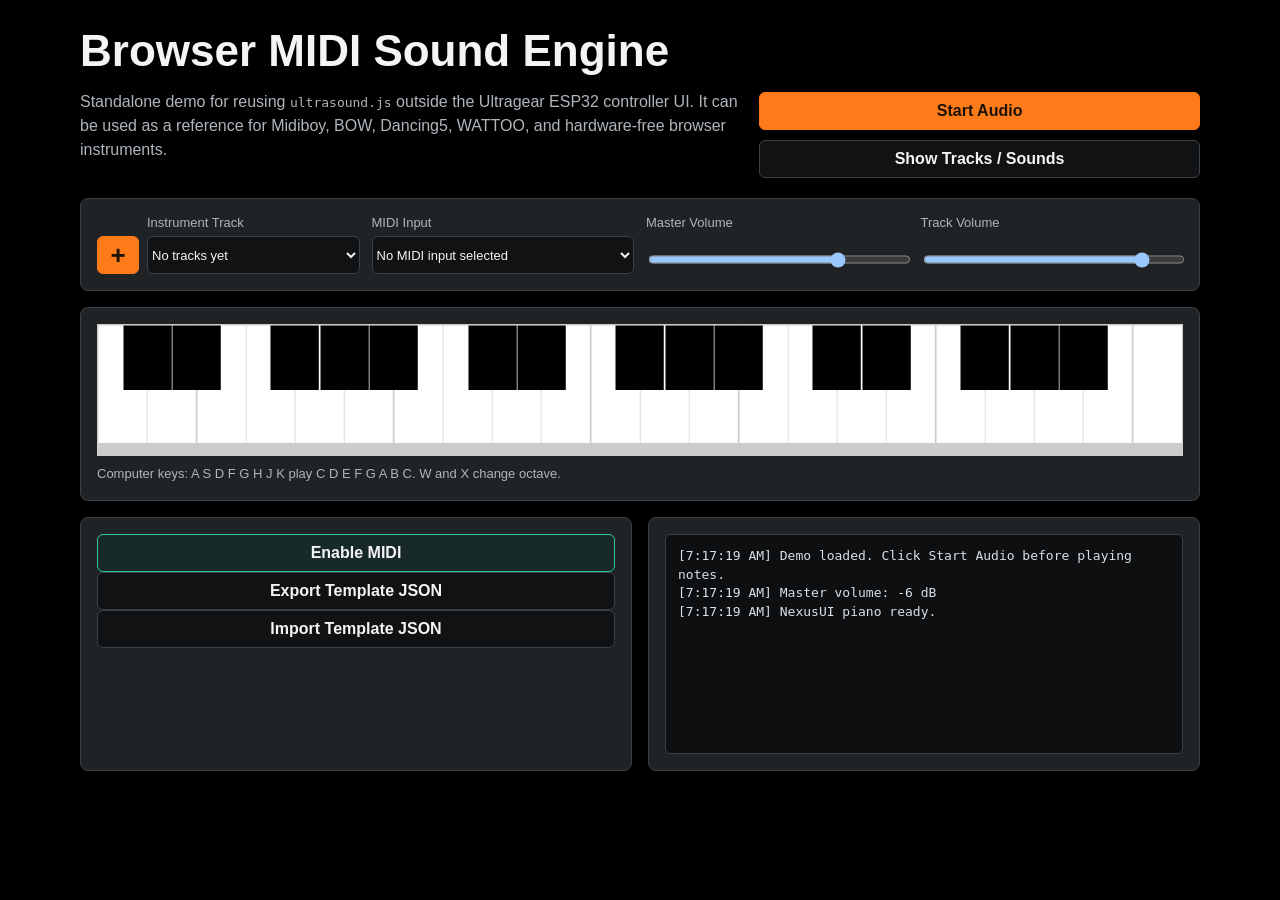
==== sound-demo.html @ 4d6e0f99 "Initial midi2sound public demo" ====
<!doctype html>
<html lang="en">
<head>
  <meta charset="utf-8">
  <meta name="viewport" content="width=device-width, initial-scale=1">
  <meta http-equiv="Permissions-Policy" content="midi=*">
  <title>Browser MIDI Sound Engine Demo</title>
  <link rel="stylesheet" href="ultra.css">
  <style>
    :root {
      color-scheme: dark;
      --bg: #151617;
      --panel: #202326;
      --line: #3b4147;
      --text: #f3f4f5;
      --muted: #aeb5bc;
      --accent: #ff7a18;
      --accent-2: #34c6a4;
    }

    * {
      box-sizing: border-box;
    }

    body {
      margin: 0;
      min-height: 100vh;
      font-family: Arial, Helvetica, sans-serif;
      background: var(--bg);
      color: var(--text);
    }

    html.demo-modal-open,
    body.demo-modal-open {
      height: 100%;
      overflow: hidden;
    }

    main {
      width: min(1120px, calc(100% - 32px));
      margin: 0 auto;
      padding: 28px 0 36px;
    }

    h1 {
      margin: 0 0 8px;
      font-size: clamp(28px, 4vw, 44px);
      line-height: 1.05;
      letter-spacing: 0;
    }

    p {
      color: var(--muted);
      line-height: 1.5;
    }

    .top {
      display: grid;
      grid-template-columns: 1.2fr 0.8fr;
      gap: 18px;
      align-items: end;
      margin-bottom: 20px;
    }

    .panel {
      border: 1px solid var(--line);
      background: var(--panel);
      border-radius: 8px;
      padding: 16px;
    }

    .controls {
      display: grid;
      grid-template-columns: repeat(4, minmax(140px, 1fr));
      gap: 12px;
      margin-bottom: 16px;
    }

    label {
      display: grid;
      gap: 6px;
      color: var(--muted);
      font-size: 13px;
    }

    button,
    select,
    input[type="range"] {
      width: 100%;
    }

    button,
    select {
      min-height: 38px;
      border: 1px solid var(--line);
      border-radius: 6px;
      background: #101214;
      color: var(--text);
      font: inherit;
    }

    button {
      cursor: pointer;
      font-weight: 700;
    }

    button.primary {
      background: var(--accent);
      border-color: var(--accent);
      color: #1b1208;
    }

    button.secondary {
      background: #182a27;
      border-color: var(--accent-2);
      color: var(--text);
    }

    .track-picker {
      display: grid;
      grid-template-columns: 42px 1fr;
      gap: 8px;
      align-items: end;
    }

    .icon-button {
      min-height: 38px;
      font-size: 26px;
      line-height: 1;
      color: #1b1208;
      background: var(--accent);
      border-color: var(--accent);
    }

    #piano {
      width: 100%;
      min-height: 132px;
      overflow: hidden;
    }

    .status-grid {
      display: grid;
      grid-template-columns: 1fr 1fr;
      gap: 16px;
      margin-top: 16px;
    }

    #log {
      height: 220px;
      overflow: auto;
      padding: 12px;
      margin: 0;
      border: 1px solid var(--line);
      border-radius: 6px;
      background: #0d0f10;
      color: #d8e1e8;
      font: 13px/1.45 Consolas, Monaco, monospace;
      white-space: pre-wrap;
    }

    .hint {
      margin: 8px 0 0;
      font-size: 13px;
    }

    .top-actions {
      display: grid;
      gap: 10px;
    }

    #tracksPage,
    #instrumentChooser {
      position: fixed;
      inset: 0;
      z-index: 50;
      display: none;
      overflow: hidden;
      background: #070808;
      color: #fff;
    }

    #tracksPage.is-open,
    #instrumentChooser.is-open {
      display: block;
    }

    .page-bar {
      position: sticky;
      top: 0;
      z-index: 2;
      display: flex;
      align-items: center;
      justify-content: space-between;
      gap: 12px;
      padding: 12px 16px;
      border-bottom: 1px solid var(--line);
      background: #151617;
    }

    .page-bar h2 {
      margin: 0;
      font-size: 20px;
      letter-spacing: 0;
    }

    .page-body {
      height: calc(100vh - 62px);
      overflow: auto;
      padding: 16px;
    }

    .instrument-grid {
      display: grid;
      grid-template-columns: repeat(auto-fill, minmax(180px, 1fr));
      gap: 12px;
    }

    .instrument-grid button {
      min-height: 72px;
      border-color: #4b545b;
      background: #202326;
      color: #fff;
      text-align: left;
      padding: 14px;
    }

    #sound {
      display: block;
    }

    #mytracks {
      min-height: 260px;
      overflow-x: auto;
      overflow-y: visible;
      padding-bottom: 40px;
    }

    #menuSynth,
    #menuFX,
    #savesound,
    #samplepage {
      z-index: 80;
    }

    #tracksPage .btnPlusTone {
      right: -15px;
    }

    #tracksPage .numTrack {
      display: none;
    }

    #tracksPage .onetrack {
      min-height: 250px;
      max-height: none;
      height: 250px;
      overflow-x: auto;
      overflow-y: hidden;
      padding-top: 24px;
      padding-bottom: 18px;
    }

    #tracksPage .targetVol {
      margin-top: 0;
      transform: translateY(-8px);
    }

    #tracksPage .trackosc {
      padding-top: 18px;
      align-items: flex-start;
    }

    #tracksPage .myFX {
      position: relative;
      margin-top: 18px;
      overflow: visible;
      min-height: 138px;
      max-height: none;
      height: 138px;
      grid-template-rows: repeat(2, 54px);
      padding-top: 12px;
      padding-bottom: 22px;
      align-items: start;
    }

    #tracksPage .target {
      position: relative;
      margin-top: 18px;
      padding-top: 18px;
      overflow: visible;
      flex: 0 0 auto;
    }

    #tracksPage .target .target-label,
    #tracksPage .target .target-label2,
    #tracksPage .fx .fx-label {
      position: absolute;
      top: -19px;
      left: 0;
      right: 0;
      z-index: 3;
      display: block;
      width: 100%;
      margin: 0;
      padding: 0 2px;
      white-space: nowrap;
      overflow: hidden;
      text-overflow: clip;
      line-height: 12px;
      text-align: center;
      pointer-events: none;
    }

    #tracksPage .fx .fx-label {
      top: 2px !important;
      left: -6px;
      right: auto;
      width: 52px;
      font-size: 9px;
      line-height: 10px;
      padding: 0;
    }

    #tracksPage .fx {
      position: relative;
      min-height: 52px;
      height: 52px;
      padding-top: 12px;
      overflow: visible;
    }

    #tracksPage .myFX > .labelfx,
    #tracksPage .trackosc > .target > .labelfx,
    #tracksPage .trackosc > .target > .labelfx2 {
      top: -19px;
      z-index: 3;
      white-space: nowrap;
      overflow: hidden;
      text-overflow: ellipsis;
      max-width: none;
    }

    #tracksPage .myFX > .labelfx {
      top: -27px !important;
      left: 0;
      width: 100%;
      max-width: 100%;
      margin-left: 0 !important;
      box-sizing: border-box;
      text-align: left;
      padding-right: 0;
    }

    #tracksPage .trackosc > .target:first-child > .labelfx2 {
      transform: translateX(-35px);
      overflow: visible;
    }

    #tracksPage .btRemove {
      position: absolute !important;
      top: auto !important;
      left: auto !important;
      right: 4px !important;
      bottom: 4px !important;
      box-sizing: border-box;
    }

    #tracksPage .target .target-label + *,
    #tracksPage .target .target-label2 + * {
      margin-top: 2px;
    }

    #tracksPage .valu {
      left: 4px;
      bottom: 3px;
      width: 28px;
      height: 13px;
      min-height: 13px;
      line-height: 13px;
      font-size: 10px;
      text-align: center;
      border-radius: 4px;
      overflow: hidden;
    }

    #tracksPage .osc {
      left: 44px;
      bottom: 0;
      width: 150px !important;
    }

    #tracksPage .osc > * {
      width: 150px !important;
    }

    #tracksPage .osc svg,
    #tracksPage .osc canvas {
      width: 150px !important;
    }

    #tracksPage .labelfx2 .channel,
    .demo-track-title .channel {
      display: inline-block;
      min-width: 18px;
      margin-right: 5px;
      padding: 1px 4px;
      color: #fff;
      background: #ff4400;
      border-radius: 4px;
      text-align: center;
      font-size: 14px;
      vertical-align: 1px;
      text-shadow: none;
    }

    @media (max-width: 820px) {
      .top,
      .status-grid {
        grid-template-columns: 1fr;
      }

      .controls {
        grid-template-columns: 1fr 1fr;
      }
    }

    @media (max-width: 520px) {
      main {
        width: min(100% - 20px, 1120px);
        padding-top: 18px;
      }

      .controls {
        grid-template-columns: 1fr;
      }
    }
  </style>
</head>
<body>
  <main>
    <section class="top">
      <div>
        <h1>Browser MIDI Sound Engine</h1>
        <p>
          Standalone demo for reusing <code>ultrasound.js</code> outside the Ultragear ESP32 controller UI.
          It can be used as a reference for Midiboy, BOW, Dancing5, WATTOO, and hardware-free browser instruments.
        </p>
      </div>
      <div class="top-actions">
        <button id="startAudio" class="primary">Start Audio</button>
        <button id="toggleTracksPage">Show Tracks / Sounds</button>
      </div>
    </section>

    <section class="panel controls" aria-label="Sound controls">
      <div class="track-picker">
        <button id="addTrack" class="icon-button" title="Add track" aria-label="Add track">+</button>
        <label>
          Instrument Track
          <select id="trackSelect">
            <option value="">No tracks yet</option>
          </select>
        </label>
      </div>
      <label>
        MIDI Input
        <select id="midiInput">
          <option value="">No MIDI input selected</option>
        </select>
      </label>
      <label>
        Master Volume
        <input id="masterVolume" type="range" min="-40" max="6" value="-6" step="1">
      </label>
      <label>
        Track Volume
        <input id="trackVolume" type="range" min="-24" max="4" value="0" step="0.5">
      </label>
    </section>

    <section class="panel">
      <div id="piano"></div>
      <p class="hint">Computer keys: A S D F G H J K play C D E F G A B C. W and X change octave.</p>
    </section>

    <section class="status-grid">
      <div class="panel">
        <button id="enableMidi" class="secondary">Enable MIDI</button>
        <button id="exportTemplate">Export Template JSON</button>
        <button id="importTemplate">Import Template JSON</button>
        <input id="templateFile" type="file" accept="application/json,.json" hidden>
      </div>
      <div class="panel">
        <pre id="log" aria-live="polite"></pre>
      </div>
    </section>
  </main>

  <div id="tracksPage" aria-label="Tracks and sound controls">
    <div class="page-bar">
      <h2>Tracks / Sounds</h2>
      <button id="closeTracksPage">Hide</button>
    </div>
    <div class="page-body">
      <div id="sound">
        <div id="mytracks" class="mytracks"></div>
        <br>
        <span id="plustrack" class="btnPlus">+</span>

        <div id="menuSynth" style="display:none;">
          <div class="menutone">
            <div class="menutoneitem" data-synth="AMSynth">AMSynth</div>
            <div class="menutoneitem" data-synth="Synth">Synth</div>
            <div class="menutoneitem" data-synth="DuoSynth">DuoSynth</div>
            <div class="menutoneitem" data-synth="FMSynth">FMSynth</div>
            <div class="menutoneitem" data-synth="MembraneSynth">MembraneSynth</div>
            <div class="menutoneitem" data-synth="MetalSynth">MetalSynth</div>
            <div class="menutoneitem" data-synth="MonoSynth">MonoSynth</div>
            <div class="menutoneitem" data-synth="NoiseSynth">NoiseSynth</div>
            <div class="menutoneitem" data-synth="PluckSynth">PluckSynth</div>
            <div class="menutoneitem" data-synth="Player">Looper</div>
          </div>
        </div>

        <div id="menuFX" style="display:none;">
          <div class="menutone">
            <div class="menutoneitem" onclick="selectFX(this.innerHTML, event);">Filter</div>
            <div class="menutoneitem" onclick="selectFX(this.innerHTML, event);">AutoFilter</div>
            <div class="menutoneitem" onclick="selectFX(this.innerHTML, event);">FeedbackDelay</div>
            <div class="menutoneitem" onclick="selectFX(this.innerHTML, event);">Reverb</div>
            <div class="menutoneitem" onclick="selectFX(this.innerHTML, event);">AutoWah</div>
            <div class="menutoneitem" onclick="selectFX(this.innerHTML, event);">BitCrusher</div>
            <div class="menutoneitem" onclick="selectFX(this.innerHTML, event);">Distortion</div>
            <div class="menutoneitem" onclick="selectFX(this.innerHTML, event);">PingPongDelay</div>
            <div class="menutoneitem" onclick="selectFX(this.innerHTML, event);">Freeverb</div>
            <div class="menutoneitem" onclick="selectFX(this.innerHTML, event);">JCReverb</div>
            <div class="menutoneitem" onclick="selectFX(this.innerHTML, event);">Phaser</div>
            <div class="menutoneitem" onclick="selectFX(this.innerHTML, event);">Chorus</div>
            <div class="menutoneitem" onclick="selectFX(this.innerHTML, event);">EQ3</div>
            <div class="menutoneitem" onclick="selectFX(this.innerHTML, event);">Compressor</div>
            <div class="menutoneitem" onclick="selectFX(this.innerHTML, event);">Limiter</div>
            <div class="menutoneitem" onclick="selectFX(this.innerHTML, event);">Tremolo</div>
            <div class="menutoneitem" onclick="selectFX(this.innerHTML, event);">Vibrato</div>
            <div class="menutoneitem" onclick="selectFX(this.innerHTML, event);">AutoPanner</div>
            <div class="menutoneitem" onclick="selectFX(this.innerHTML, event);">PitchShift</div>
            <div class="menutoneitem" onclick="selectFX(this.innerHTML, event);">StereoWidener</div>
          </div>
        </div>
      </div>
    </div>
  </div>

  <div id="instrumentChooser" aria-label="Instrument selection">
    <div class="page-bar">
      <h2>Select Instrument</h2>
      <button id="closeInstrumentChooser">Close</button>
    </div>
    <div class="page-body">
      <div class="instrument-grid" id="instrumentGrid"></div>
    </div>
  </div>

  <div class="engine-host" aria-hidden="true" hidden>
    <input type="checkbox" id="soundon">
    <input type="text" id="soundname">
    <div id="bars"></div>
    <div id="savesound"></div>
    <div id="soundlist"></div>
    <div id="samplepage"></div>
  </div>

  <script src="nexusUI.js"></script>
  <script src="tone_15_04.js"></script>
  <script src="ultrasound.js"></script>
  <script src="sound-demo.js"></script>
</body>
</html>
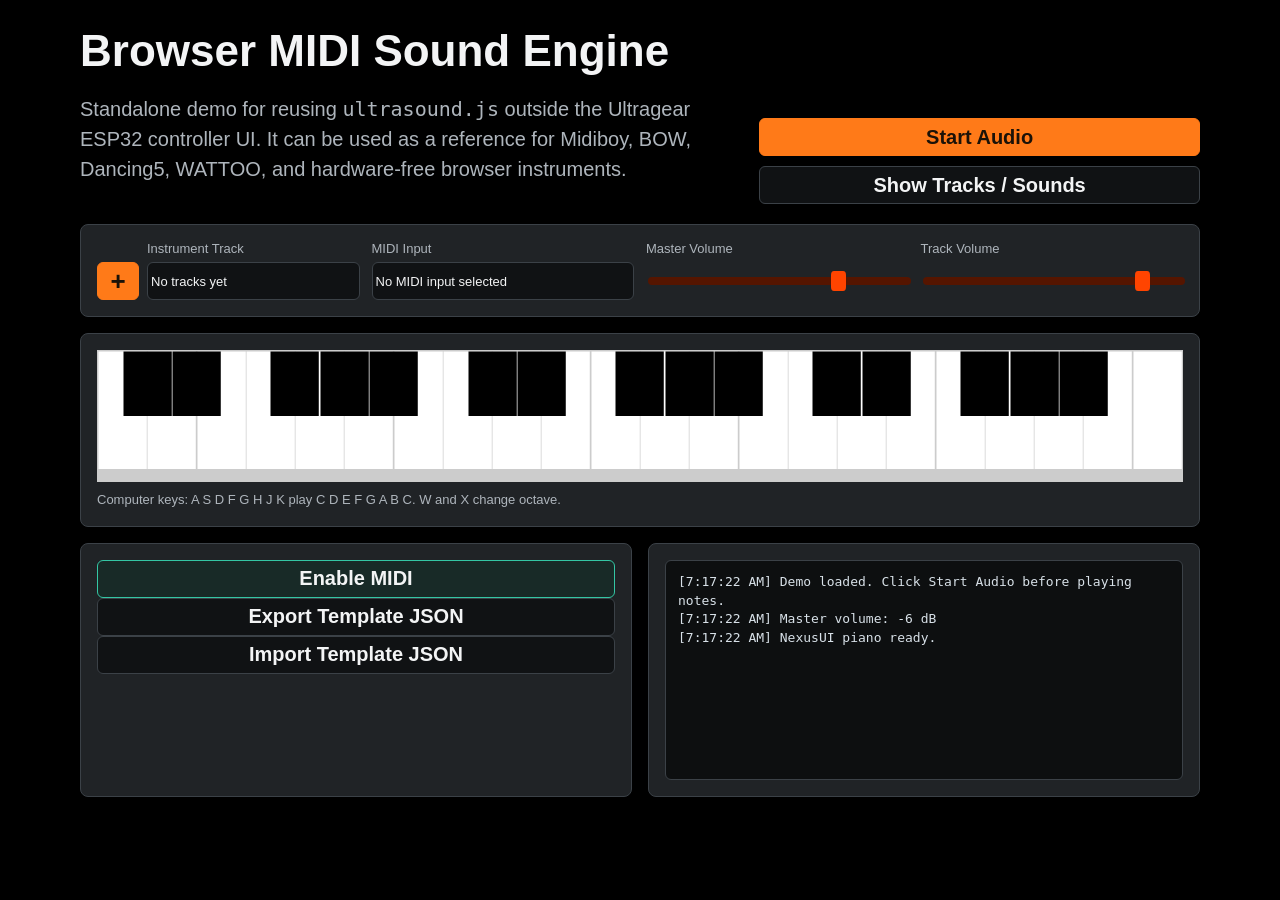
==== commit 3ef50091: "Add favicon link" ====
--- a/sound-demo.html
+++ b/sound-demo.html
@@ -435,6 +435,8 @@
       }
     }
   </style>
+  
+    <link rel="icon" href="favicon.ico" type="image/x-icon">
 </head>
 <body>
   <main>
--- a/ultra.css
+++ b/ultra.css
@@ -0,0 +1,1373 @@
+
+ 
+       .not-active{
+         user-select: none; // chrome and Opera
+      }
+ 
+::selection {
+    background-color: transparent !important;
+}
+
+ 
+::-moz-selection {
+    background-color: transparent !important;
+}
+
+* {
+    cursor: default;
+}
+
+:hover {
+    cursor: pointer;
+}
+
+ 
+	body 
+	{
+		font-family: Consolas, monospace;
+		font-size: 20px;
+		color: white;
+		background-color: black;
+		width:100%;
+		height:100%;
+
+	}
+	
+*:not([class]) {
+    
+    
+}
+
+  .transparent-overlay {
+            position: fixed;
+            top: 0;
+            left: 0;
+            width: 100%;
+            height: 100%;
+            background: rgba(055, 255, 255, 0.00); 
+            z-index: 9999999; 
+            pointer-events: none; 
+        }
+
+	
+    .custom-cursor {
+      position: fixed;
+      width: 20px;
+      height: 20px;
+      background-color: orange;
+      border: 2px solid white;
+      border-radius: 50%;
+      mix-blend-mode: difference; 
+      pointer-events: none; 
+      transform: translate(-50%, -50%); 
+      transition: transform 0.2s ease-out; 
+	   z-index: 88000;
+	   
+	}
+
+    
+    .custom-cursor:hover {
+      transform: translate(-50%, -50%) scale(1.5); 
+    }	
+		
+		
+	#fileInput {
+  display: none;
+}
+
+.custom-file-upload {
+  cursor: pointer;
+  background-color: #4CAF50;
+  color: white;
+  padding: 10px 20px;
+  border-radius: 4px;
+  border: none;
+  font-size: 16px;
+}
+
+.custom-file-upload:hover {
+  background-color: #45a049;
+}	
+		
+		
+	.ultra
+	{
+
+	  font-size:25px;
+	  font-weight: bold;
+	}
+	
+	.selek
+	{
+	  background-color:#151515;
+	  color:#ff3005;	
+	  font-size:20px;	
+	  outline:none;
+	  border-radius:6px;
+	}
+	
+  selek:hover option:checked {
+  background-color: #FF4400; 
+  color: #000; 
+}
+	
+.btt1 {
+  display: inline-block;  
+  
+  color: #fff; 
+  background-color: #777; 
+  transition: background-color 0.3s ease; 
+  border-radius:8px;
+  padding:2px;
+  font-weight:bold;
+  
+   margin: 0 10px; 
+   margin-top:2px;
+}
+
+.btt1:hover {
+  background-color:#FF4400; 
+   
+}
+
+.btt2 {
+  background-color: #BBB;
+  }
+  
+  .btt4:hover {
+  color:#F40; 
+   
+}
+
+.field1 {
+  display: inline-block; 
+  margin: 0 10px; 
+  color: #333; 
+  background-color: #888; 
+  transition: background-color 0.5s ease; 
+  border-radius:8px;
+  padding:0px;
+  font-size:18px;
+	font-weight: bold;
+	  outline: none;
+	   autocomplete="off" required>
+}
+
+.field1:hover {
+  background-color:#BBB; 
+   
+}
+
+.barman
+{
+
+padding:6px;
+
+}
+.reltx
+ {
+  display: flex;
+  flex-wrap: wrap; 
+  justify-content: space-around; 
+}
+ 
+.balle {
+    position:relative;
+   
+}
+
+ 
+.ccmon {
+    position:absolute;
+	
+	bottom:0%;
+	left:0;
+	width:100%;
+	height:80%;
+	border-radius:4px;
+	background:lightGreen;
+	opacity:0.62;
+   mix-blend-mode: difference;
+}
+
+.underbend {
+    position:absolute;
+	
+	
+	bottom: 50%;
+	left:0;
+	width:100%;
+	height:0%;
+	border-radius:6px;
+	background:gold;
+	opacity:0.82;
+      mix-blend-mode: exclusion; 
+   
+}
+
+ 
+.ball {
+  position: relative; 
+  background: #FFF;
+  color: black;
+  font-weight: bold;
+  font-size: 15px;
+  padding: 10px;
+  padding-left: 2px;
+  padding-right: 2px;
+  border: 5px solid #888;
+  border-radius: 12px;
+  
+  
+  
+  overflow: hidden;
+  user-select: none;
+  clear: both;   
+  
+
+}
+
+.undercc
+{
+	
+	position: relative;
+	z-index:20;
+}
+
+.bartran
+{
+
+	    
+   z-index :-8888;
+ display:block;
+	   position:absolute;  
+    background:gold;	   
+	bottom:0;
+	left:-20px;
+	width:4px;
+	height:100%;
+}
+
+.barloop
+{
+	   z-index :-8988;
+ display:none;
+	   position:absolute;  
+      
+	bottom:0;
+	left:120px;
+	width:300px;
+	height:100%;
+	
+    background: linear-gradient(to bottom right, rgba(255, 10, 0, 0.2), rgba(235, 0, 10, 0.15)); 
+    border-left: 2px solid rgba(255, 192, 203, 0.5); 
+    border-right: 2px solid rgba(255, 192, 203, 0.5); 
+
+}
+
+.canv
+{
+
+	  
+     z-index :- 9999;
+     display:block;
+	 position:absolute;   
+	bottom:0;
+	left:0;
+	width:calc(100% - 2px);
+	height:100%;
+	opacity:0.85;
+
+}
+
+.ball3
+{
+display: inline-block;
+  background: #000;
+  color:white;
+  font-weight:bold;
+  font-size:16px;
+  padding:4px;
+  padding-left:4px; 
+  padding-right:4px; 
+  margin-left:3px; 
+  margin-right:3px;
+  
+  border: 3px solid #FFffff;
+  border-radius:5px;
+
+  
+  
+   user-select: none;
+
+}
+
+.ball4
+{
+  display: inline-block;
+  background: #000;
+  color:white;
+  font-weight:bold;
+  font-size:15px;
+  padding:4px;
+  padding-left:4px; 
+  padding-right:4px; 
+  margin-left:8px; 
+  margin-right:4px;
+  
+  border: 3px solid #FFffff;
+  border-radius:5px;
+
+   background: linear-gradient(to bottom, #ff4400 40%, orange 60%); 
+  
+   user-select: none;
+
+}
+
+	
+  .v-bar 
+  {
+  width: 200px;
+  height: calc(100% - 56px);
+  overflow: auto;
+  background-color: #222;
+  scrollbar-width: thin;
+  scrollbar-color: black transparent;
+  }
+
+.v-bar::-webkit-scrollbar {
+  width: 8px;
+}
+
+.v-bar::-webkit-scrollbar-thumb {
+  background-color: black;
+}
+
+ 
+::-webkit-scrollbar {
+  width: 12px; 
+   height: 12px;
+  background-color: #000; 
+}
+
+ 
+::-webkit-scrollbar-button:start {
+  background-color: #FF4400; 
+}
+
+ 
+::-webkit-scrollbar-button:end {
+  background-color: #FF4400; 
+}
+
+ 
+::-webkit-scrollbar-track {
+  background-color: #000; 
+}
+
+::-webkit-scrollbar-thumb {
+  background-color: #FF4400; 
+}
+
+::-webkit-scrollbar-thumb:hover {
+  background-color: #FF4400; 
+}
+
+.skal
+{
+
+	 display: inline-block;
+    margin: 10px;
+	background-color: #Fdb;
+	color: #FF4400;
+	border-radius:4px;
+	padding:2px;	
+	padding:4px;
+
+}
+
+.orange-slider {
+  -webkit-appearance: none;
+  width: 30%;
+  height: 10px;
+  border-radius: 5px;
+  background: rgba(255, 68, 0, 0.69); 
+  outline: none;
+}
+
+.orange-slider::-webkit-slider-thumb {
+  -webkit-appearance: none;
+  appearance: none;
+  width: 15px;
+  height: 20px;
+  background-color: #fff;
+  border-radius: 50%;
+  cursor: pointer;
+}
+
+.orange-slider::-moz-range-thumb {
+  width: 15px;
+  height: 20px;
+  background-color: #fff;
+  border-radius: 50%;
+  cursor: pointer;
+}
+
+.orange-slider::-ms-thumb {
+  width: 15px;
+  height: 20px;
+  background-color: #fff;
+  border-radius: 50%;
+  cursor: pointer;
+}
+
+.orange-slider:focus {
+  outline: none;
+}
+
+    .main-container {
+      display: flex;
+      flex-direction: line;
+    }
+
+    .row {
+      display: flex;
+      align-items: center;
+      margin-bottom: 10px;
+    }
+
+    .element {
+      width: 30px;
+      height: 30px;
+	  border-radius:8px;
+      background-color: orange;
+      margin-right: 10px;
+      padding: 10px;
+      cursor: pointer;
+    }
+
+    .checkbox {
+      margin-right: 10px;
+    }
+
+    .numeric-input {
+      width: 40px;
+    }
+	
+	input[type='number']{
+    width: 52px;
+	
+} 
+
+#cont{
+padding:0px;
+width:100%;
+
+left:0px;
+}
+
+        #consoleOutput {
+            position: fixed;
+            bottom: 0;
+            left: 0;
+            max-height: 75%;
+			font-size:12px;
+            width: 100%;
+            overflow-y: auto; 
+            background-color: #000; 
+			color:white;
+            padding: 10px;  
+        }
+
+.outline-text {
+    color: black; 
+    text-shadow: 
+        -1px -1px 0 #FF9550,  
+         1px -1px 0 #FF5510,
+        -1px  1px 0 #FF5510,
+         1px  1px 0 #FF5510;  
+		 
+   user-select: none; 
+    cursor: default; 
+ 
+    pointer-events: auto;
+}
+
+.radio
+{
+
+	width:35px;
+	height:35px;
+	
+	color:orange;
+	
+}
+
+.bar
+{
+	 background: repeating-radial-gradient(
+	  circle,
+	  #FF4400,
+	  #FF4400 10px,
+	  #dd66dd 10px,
+	  #d86d00 20px
+	);
+	opacity:0.0;
+}
+
+.num
+{
+	
+	font-weight:bold;
+	color:#FF4400;
+	font-size:17px;
+	background:none;
+	border:none;
+	outline:none;
+	
+	
+}
+
+    
+    
+    
+
+    
+
+ 
+#installBtn
+{
+
+    background:white;
+    color:#FF4400;
+
+}
+ 
+ .listitem
+ {
+    background:black;
+    color:#FF4400;
+
+ }
+  .listitem:hover
+ {
+    background:#252525;
+    color:#FF4400;
+
+ }
+ 
+hr {
+  border: 0;              
+  height: 1px;            
+  background-color: #FF4400; 
+}
+ 
+
+  .flipped-video {
+    transform: scaleX(-1);
+  }
+  
+    
+  #zz
+  {
+
+  
+  }
+  
+  
+  .container
+  {
+  
+      position:fixed;
+  top:0;
+  left:0;
+  width:100%;
+  height:100%;
+  
+  }
+  
+
+  #soundbar {
+    display: inline-block;  
+    color: #111; 
+    
+ 
+    border-radius: 8px;
+    padding: 2px;
+    
+    margin-top: 4px;   
+  }
+
+.btx
+{
+
+display: inline-block; padding: 5px 10px; 
+margin: 5px; background-color: #ff4400; color: white; cursor: pointer; 
+ 
+
+}
+
+.box1
+{
+outline:none;
+}
+
+.check 
+{
+ 
+  BACKGROUND:#888;
+  color:white;
+  display: inline-block; 
+ padding-left:5px;
+ padding-right:5px;
+ 
+ border-radius:5px;
+ 
+   cursor: pointer;
+   margin-top:4px;
+   margin-left:4px;
+}
+
+.check:hover
+{
+ 
+  BACKGROUND:#777;
+  
+ }
+
+  table {
+      width: 100%;
+      border-collapse: collapse;
+    }
+    td {
+      border: 0px solid #ddd;
+      position: relative; 
+    }
+    .levelline {
+ 
+      position: absolute;
+      height: 4px;
+  border:solid  linear-gradient(135deg, #3a3a3a 0%, #8c8cac 50%, #c0c0c0 100%) 1px;
+      background:#0078D4;
+      width: 95%; 
+      top: 50%; 
+      left: 0; 
+      transform: translateY(-50%); 
+    }
+
+ 
+::-webkit-scrollbar {
+    width: 10px;
+height:10px;
+}
+
+::-webkit-scrollbar-track {
+    background: rgba(15, 15, 15, 1);
+    border-radius: 10px;
+}
+
+::-webkit-scrollbar-thumb {
+    background-color: #FF4400;
+    border-radius: 10px;
+    border: 3px solid rgba( 255, 68, 0, 1);
+
+}
+ 
+.btnPlus {
+    position: fixed;  
+    bottom: -8px;  
+    left: 14px;  
+    transform: translateX(-50%);  
+    
+    display: inline-block;
+    padding: 4px 4px;
+    font-weight: bold;
+    font-size: 25px;
+    color: white;
+    border: solid #FF4400 2px;
+    background: #FF4400;
+    border-radius: 0% 50% 0% 0%;
+    cursor: pointer;
+    text-align: center;
+    line-height: 1;
+    margin-bottom: 10px; 
+}
+
+ .mytracks {
+    position: fixed;
+    left:0px;
+    top: 40px;
+    right: 0;
+    bottom: 0;
+    max-width: 100%;
+    max-height: calc(100% - 45px); 
+    overflow-x: hidden; 
+    overflow-y: auto; 
+    display: flex; 
+    flex-direction: column; 
+    align-items: center; 
+    background: #111; 
+    padding-bottom:100px; 
+ 
+ 
+
+}
+
+    
+    
+    
+    
+
+    
+    
+    
+ 
+
+    
+    
+    
+    
+    
+
+.target {
+  border: 0px solid #FF4400;
+  border-radius: 2px;
+  padding-inline:8px; 
+  margin-bottom:5px;
+  margin-top:15px;
+  margin-right:8px;
+  position: relative; 
+  overflow: visible; 
+  
+}
+
+. -label {
+  position: absolute;
+  top: -15px; 
+  left: 0;
+  width: 100%;
+  
+  margin-left:2px;
+  margin-right:2px;  
+ 
+  font-size: 10px;
+  color:#FFF;
+  text-shadow:  2px 2px 2px #000000;
+  text-align: center;
+  pointer-events: none; 
+  
+}
+
+.target-synth {
+  position: absolute;
+  top: -40px; 
+  left: 10px;
+  width: 100%;
+color:#111;
+font-weight:bold;
+
+font-size:15px;
+width:auto;
+ 
+height:auto;
+text-shadow:  2px 2px 2px #eee;
+}
+
+.target-label
+{
+
+position:absolute;
+ 
+top:0px;
+color:#111;
+font-weight:bold;
+
+font-size:15px;
+width:auto;
+
+height:auto;
+text-shadow:  2px 2px 2px #eee;
+
+}
+
+.target-label2
+{
+
+position:absolute;
+ 
+top:0px;
+color:#111;
+font-weight:bold;
+
+font-size:15px;
+width:auto;
+
+max-width:50px;
+height:17px;
+overflow:hidden;
+
+height:auto;
+text-shadow:  2px 2px 2px #eee;
+
+}
+ 
+
+.targetVol
+{
+border: 0px solid #FF4400; 
+border-radius: 5px;    
+overflow: hidden;  
+margin-left:24px;
+margin-right:5px;
+margin-top:10px;
+min-width:15px;
+}
+
+.numTrack
+{
+position:absolute;
+top:5px; left:22px;
+
+color:white;
+background:#FF4400;
+font-size:16px;
+padding:0px 4px;
+margin-top:0px;
+border: 2px solid #FF4400; 
+border-radius: 5px;    
+overflow: hidden;  
+}
+
+#mysplash
+{
+
+position:fixed; top:0; left:0;
+   z-index:99125;
+  display: block;
+  color:white;
+  width:100%; height:100%; background:black;
+  background-repeat: no-repeat;
+    background-attachment: fixed;
+ background-image: url('alienlogo.jpg');
+    background-size: cover;
+    background-position: center;
+    background-repeat: no-repeat;
+
+}
+
+#menuSynth {
+  position: fixed;
+  top: 0;
+  left: 0;
+  width: 100%;
+  height: 100%;
+  background-color: rgba( 90,90,90,0.7);
+  display: flex;
+  justify-content: center;
+  align-items: center;
+}
+
+#menuFX {
+  position: fixed;
+  top: 0;
+  left: 0;
+  width: 100%;
+  height: 100%;
+  background-color: rgba( 90,90,90,0.7);
+  display: flex;
+  justify-content: center;
+  align-items: center;
+}
+
+.menutone {
+  display: flex;
+  flex-direction: column;
+  align-items: center;
+  
+  padding:30px;
+  border-radius:15px;
+  background:black;
+  max-height:calc(100% - 150px);
+    overflow-x:hidden;  
+    overflow-y:auto;
+}
+
+.menutoneitem {
+
+   font-weight:normal;
+   font-size:18px;
+  padding:6px;
+  color: #FF4400;
+  background-color: #333;
+  border-radius: 4px;
+  margin: 5px 0;
+  transition: background-color 0.3s ease;
+}
+
+.menutoneitem:hover {
+  background-color: #555;
+}
+
+#plustrack
+{
+
+z-index:90;
+
+}
+
+.piano
+{
+
+position:fixed;
+left:0px;
+bottom:0;
+width:calc(100% - 24px);
+width:100%;
+height:110px;
+padding:0;
+padding-top:5px;
+padding-bottom:5px;
+text-align:center;
+display:none;
+
+z-index:80;
+
+  opacity: 1;
+  transition: opacity 0.2s ease-in-out;
+  pointer-events: auto;
+}
+
+#piano.hidden {
+  opacity: 1;
+  pointer-events: none;
+  transition: opacity 1.5s ease-in-out;
+}
+
+.onetrack {
+    
+    
+width:100%;
+    overflow-x: auto;
+    overflow-y: hidden;
+    background: linear-gradient(135deg, #3a3a3a 0%, #8c8cac 50%, #c0c0c0 100%);
+    display: flex;
+    align-items: center;
+    position: relative;
+    margin-bottom: 10px;
+
+min-height: 172px;   
+    max-height: 172px; 
+padding-right:40px;
+    height:172px;
+}
+
+.trackosc
+{
+display: flex;
+    align-items: center;
+    position: relative;
+    height: 100%;
+
+   gap: 8px; 
+   
+  margin-right:6px;
+  
+}
+
+.btnPlusTone {
+    position: absolute;  
+    right: 0px;  
+    bottom: 0px;  
+    padding: 4px 8px;
+    font-weight: bold;
+    font-size: 25px;
+    color: white;
+    border: solid #FF4400 2px;
+    background: #FF4400;
+    border-radius: 20px 0px 0px 0px;
+    cursor: pointer;
+    text-align: center;
+    line-height: 1;
+    z-index: 10;
+
+}
+
+ 
+ 
+.btnChangeTone {
+    position: absolute;  
+    right: 0px;  
+    top: 0px;  
+    padding: 4px 8px;
+padding-bottom:6px;
+    font-weight: bold;
+    font-size: 18px;
+    color: white;
+    border: solid #FF4400 2px;
+    background: #FF4400;
+    border-radius: 0px 0px 0px 20px; 
+    cursor: pointer;
+    text-align: center;
+    line-height: 1;
+    z-index: 10;
+} 
+
+ 
+
+.font40 {
+   
+font-size:40px;
+}  
+
+.myFX {
+ 
+    display: inline-grid;
+
+    grid-template-columns: repeat(auto-fill, 50px);
+    grid-template-rows: repeat(2, 50px);
+    grid-auto-flow: column;
+    gap: 4px;
+    padding: 5px;
+padding-left:5px;
+  padding-right:5px; 
+   
+    max-height: 110px;
+
+    min-width: min-content;
+    width: auto;
+
+margin-left:5px;
+margin-right:5px;
+text-align:center;
+border-radius:5px;
+
+    
+}
+
+.labelfx
+{
+
+position:absolute;
+ 
+top:0px;
+ 
+color:#111;
+font-weight:bold;
+
+font-size:15px;
+width:auto;
+max-width:90px;
+overflow:hidden;
+height:17px;
+margin-left:-15px;
+height:auto;
+text-shadow:  2px 2px 2px #eee;
+
+}
+
+.labelfx2
+{
+
+position:absolute;
+ 
+top:0px;
+
+color:#FF4400;
+font-weight:bold;
+
+font-size:18px;
+width:auto;
+margin-left:15px;
+height:auto;
+
+}
+.fx {
+    
+    
+    
+text-align:center;
+}
+
+.fx-label {
+
+  position: relative;
+  top: -2px; 
+  left: -8px;
+  width: calc(100% + 8px);
+  overflow:hidden;
+  text-shadow:  2px 2px 2px #000000;
+    
+  
+  border-radius:4px;
+  font-size: 10px;
+  color:#FFF;
+  text-align: center;
+  pointer-events: none; 
+}
+
+.btRemove
+{   position:relative;
+top:113px;
+ left:-15px;
+height:12px;
+width:12px;
+font-size:12px;
+padding:1px 1px;
+color:black;
+
+font-weight:bold;
+border:solid black 2px;
+border-radius:5px;
+
+}
+
+.btRemove:hover
+{ 
+background:red;
+}
+
+.osc
+{
+
+position:absolute;
+left:4px;
+bottom:0;
+
+margin-bottom:4px;
+ 
+padding-left:4px;
+
+}
+.alignedH
+{
+  display: flex;
+
+  gap: 8px; 
+}
+
+.XYarea
+{
+display:block; 
+margin-top:8px;
+
+border-radius:12px;
+}
+
+input[type="range"] {
+  -webkit-appearance: none; 
+  height: 8px; 
+  background: #551500; 
+  border-radius: 5px; 
+  outline: none; 
+}
+
+input[type="range"]::-webkit-slider-thumb {
+  -webkit-appearance: none;
+  width: 15px; 
+  height: 20px; 
+  background: #ff4400; 
+  border-radius: 20%; 
+  cursor: pointer;
+}
+
+input[type="range"]::-moz-range-thumb {
+  width: 15px;
+  height: 20px;
+  background: #ff4400;
+  border-radius:20%;
+  cursor: pointer;
+}
+
+input[type="range"]::-moz-range-track {
+  background: #551500;
+}
+
+input[type="range"]::-ms-thumb {
+  width: 15px;
+  height: 20px;
+  background: #ff4400;
+  border-radius: 20%;
+}
+
+input[type="range"]::-ms-track {
+  background:#551500;
+}
+
+ 
+select {
+  appearance: none; 
+  background-color: black; 
+  color: #ff4400; 
+  border: 1px solid #ff4400; 
+  border-radius: 2px; 
+ 
+  padding-left:3px;
+  padding-right:3px;
+ 
+}
+
+ 
+select::after {
+  content: "▼"; 
+  position: absolute;
+  right: 10px;
+  top: 50%;
+  transform: translateY(-50%);
+  color: #ff4400; 
+}
+
+.select-wrapper {
+  position: relative;
+}
+
+ 
+
+input[type="number"] {
+  background-color: black; 
+  color: #ff4400; 
+  border: 1px solid #ff4400; 
+  border-radius: 2px; 
+  padding-left: 3px;
+  padding-right: 3px;
+  font-size: 16px;
+}
+
+input[type="number"]::-webkit-inner-spin-button,
+input[type="number"]::-webkit-outer-spin-button {
+  appearance: auto; 
+  background-color: black; 
+  color: #ff4400; 
+}
+
+input[type="number"] {
+  -moz-appearance: textfield; 
+}
+
+input[type="checkbox"] {
+  appearance: none; 
+  width: 20px; 
+  height: 20px; 
+  background-color: black; 
+  border: 1px solid #ff4400; 
+  border-radius: 4px; 
+}
+
+input[type="checkbox"]:checked {
+  background-color: #ff4400; 
+}
+
+input[type="checkbox"]:checked::before {
+  color: black; 
+  
+  display: flex;
+  justify-content: center;
+  align-items: center;
+  padding-top:5px;
+}
+
+.select-wrapper {
+  position: relative;
+}
+
+select {
+  appearance: none; 
+  background-color: black; 
+  color: #ff4400; 
+  border: 1px solid #ff4400; 
+  border-radius: 2px; 
+
+  padding-left:3px;
+  padding-right:3px;
+}
+
+select::after {
+  content: "▼"; 
+  position: absolute;
+  right: 10px;
+  top: 50%;
+  transform: translateY(-50%);
+  color: #ff4400; 
+}
+
+input[type="text"] {
+  color: #FF4400; 
+  background-color: #000000; 
+}
+
+#extra1
+{
+	
+	width:100%;
+	max-height:80px;
+	overflow-x:hidden;
+	overflow-y:auto;
+	
+	
+}
+
+.mysample
+{
+	position:absolute;
+	left:215px;
+	bottom:38px;
+	
+	color:white;
+	background: #ff4400;
+	border-radius: 4px;
+	padding-left:5px;
+	padding-right:5px;	
+	
+}
+
+.contspl {
+  position: absolute;
+  left: 215px;
+  bottom: 2px;
+  font-size: 16px;
+  color: white;
+  background: #888;
+  border-radius: 6px;
+  padding: 3px;
+  border: solid #ff4400 2px;
+}
+
+.minispl {
+  display: inline-block;     
+  width: 20px;
+  height: 20px;              
+  text-align: center;
+  line-height: 20px;         
+  background: #444;
+  margin: 0  1.5px;
+  border-radius: 3px;        
+}
+
+.buttsample
+{
+ 
+	display: inline-block;
+	color:white;
+	background: #ff4400;
+	border-radius: 4px;
+	padding-left:5px;
+	padding-right:5px;	
+	  padding: 2px 5px;
+  cursor: pointer;
+  margin-left:10px;
+	
+}
+
+.valu
+{
+ 
+	position:absolute;
+	left:22px;
+	bottom:1px;
+	font-size:12px;
+	color:white;
+	background:rgba(0, 0, 0, 0.4);
+	border-radius:0px 4px 0px 0px;
+	padding-left:0px;
+	padding-right:0px;	
+	font-weight:normal;
+}
